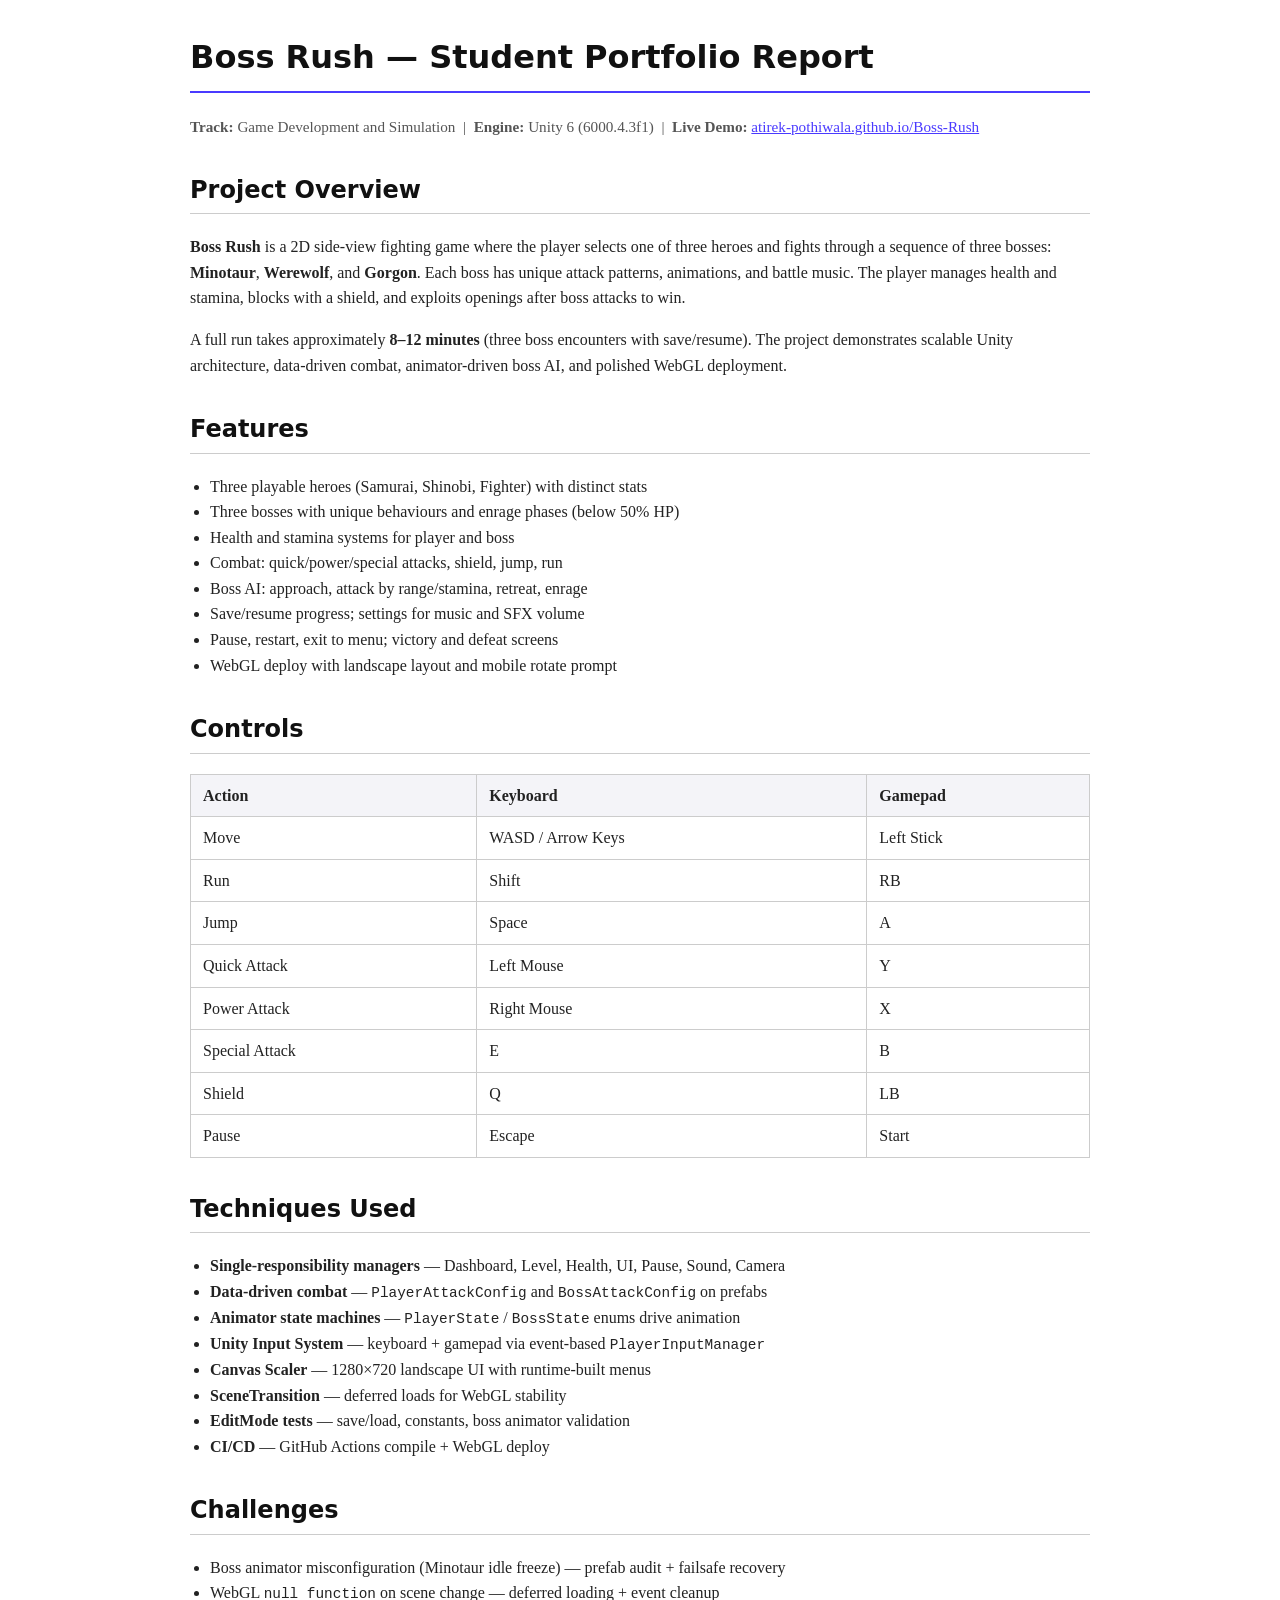
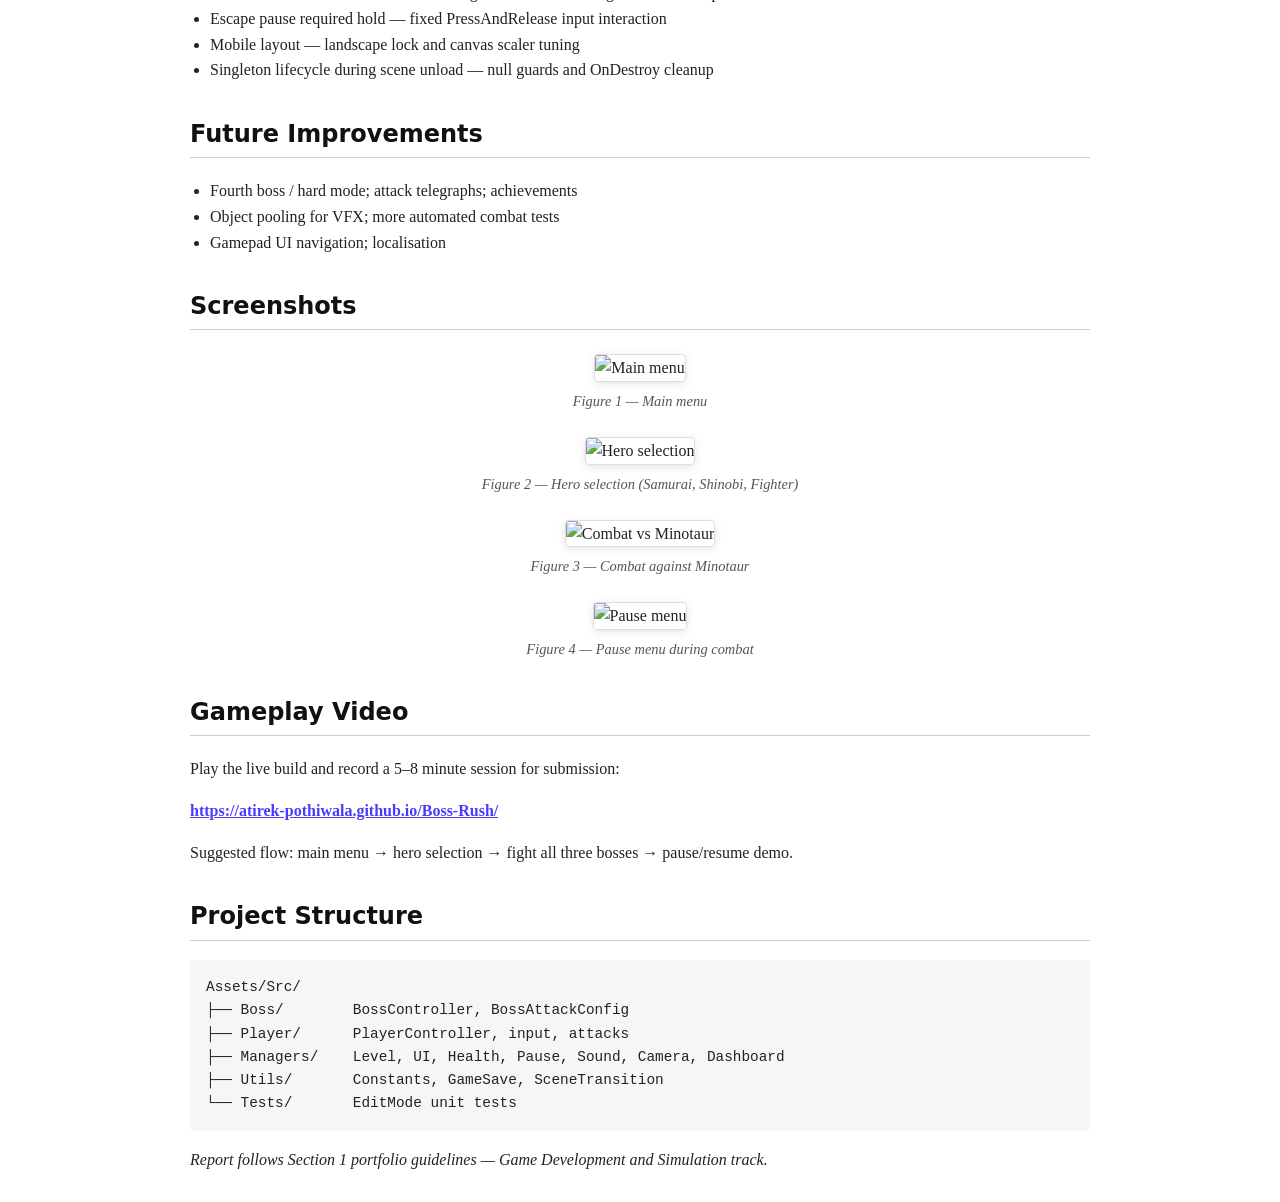
==== docs/portfolio/Portfolio_Report.html @ 38116a0a "Add student portfolio report for Boss Rush with screenshots Follows Section 1 documentation format: " ====
<!DOCTYPE html>
<html lang="en">
<head>
  <meta charset="UTF-8">
  <meta name="viewport" content="width=device-width, initial-scale=1.0">
  <title>Boss Rush — Portfolio Report</title>
  <style>
    body { font-family: Georgia, 'Times New Roman', serif; max-width: 900px; margin: 2rem auto; padding: 0 1.5rem; line-height: 1.6; color: #222; }
    h1, h2, h3 { font-family: system-ui, sans-serif; color: #111; }
    h1 { border-bottom: 2px solid #4a3aff; padding-bottom: 0.5rem; }
    h2 { margin-top: 2rem; border-bottom: 1px solid #ccc; padding-bottom: 0.25rem; }
    table { border-collapse: collapse; width: 100%; margin: 1rem 0; }
    th, td { border: 1px solid #ccc; padding: 0.5rem 0.75rem; text-align: left; }
    th { background: #f4f4f8; }
    figure { margin: 1.5rem 0; text-align: center; }
    figure img { max-width: 100%; border: 1px solid #ddd; border-radius: 4px; box-shadow: 0 2px 8px rgba(0,0,0,0.1); }
    figcaption { font-size: 0.9rem; color: #555; margin-top: 0.5rem; font-style: italic; }
    code, pre { font-family: 'Consolas', monospace; font-size: 0.9rem; }
    pre { background: #f6f6f8; padding: 1rem; overflow-x: auto; border-radius: 4px; }
    a { color: #4a3aff; }
    .meta { color: #555; font-size: 0.95rem; }
    ul { padding-left: 1.25rem; }
  </style>
</head>
<body>

<h1>Boss Rush — Student Portfolio Report</h1>
<p class="meta">
  <strong>Track:</strong> Game Development and Simulation &nbsp;|&nbsp;
  <strong>Engine:</strong> Unity 6 (6000.4.3f1) &nbsp;|&nbsp;
  <strong>Live Demo:</strong> <a href="https://atirek-pothiwala.github.io/Boss-Rush/">atirek-pothiwala.github.io/Boss-Rush</a>
</p>

<h2>Project Overview</h2>
<p><strong>Boss Rush</strong> is a 2D side-view fighting game where the player selects one of three heroes and fights through a sequence of three bosses: <strong>Minotaur</strong>, <strong>Werewolf</strong>, and <strong>Gorgon</strong>. Each boss has unique attack patterns, animations, and battle music. The player manages health and stamina, blocks with a shield, and exploits openings after boss attacks to win.</p>
<p>A full run takes approximately <strong>8–12 minutes</strong> (three boss encounters with save/resume). The project demonstrates scalable Unity architecture, data-driven combat, animator-driven boss AI, and polished WebGL deployment.</p>

<h2>Features</h2>
<ul>
  <li>Three playable heroes (Samurai, Shinobi, Fighter) with distinct stats</li>
  <li>Three bosses with unique behaviours and enrage phases (below 50% HP)</li>
  <li>Health and stamina systems for player and boss</li>
  <li>Combat: quick/power/special attacks, shield, jump, run</li>
  <li>Boss AI: approach, attack by range/stamina, retreat, enrage</li>
  <li>Save/resume progress; settings for music and SFX volume</li>
  <li>Pause, restart, exit to menu; victory and defeat screens</li>
  <li>WebGL deploy with landscape layout and mobile rotate prompt</li>
</ul>

<h2>Controls</h2>
<table>
  <tr><th>Action</th><th>Keyboard</th><th>Gamepad</th></tr>
  <tr><td>Move</td><td>WASD / Arrow Keys</td><td>Left Stick</td></tr>
  <tr><td>Run</td><td>Shift</td><td>RB</td></tr>
  <tr><td>Jump</td><td>Space</td><td>A</td></tr>
  <tr><td>Quick Attack</td><td>Left Mouse</td><td>Y</td></tr>
  <tr><td>Power Attack</td><td>Right Mouse</td><td>X</td></tr>
  <tr><td>Special Attack</td><td>E</td><td>B</td></tr>
  <tr><td>Shield</td><td>Q</td><td>LB</td></tr>
  <tr><td>Pause</td><td>Escape</td><td>Start</td></tr>
</table>

<h2>Techniques Used</h2>
<ul>
  <li><strong>Single-responsibility managers</strong> — Dashboard, Level, Health, UI, Pause, Sound, Camera</li>
  <li><strong>Data-driven combat</strong> — <code>PlayerAttackConfig</code> and <code>BossAttackConfig</code> on prefabs</li>
  <li><strong>Animator state machines</strong> — <code>PlayerState</code> / <code>BossState</code> enums drive animation</li>
  <li><strong>Unity Input System</strong> — keyboard + gamepad via event-based <code>PlayerInputManager</code></li>
  <li><strong>Canvas Scaler</strong> — 1280×720 landscape UI with runtime-built menus</li>
  <li><strong>SceneTransition</strong> — deferred loads for WebGL stability</li>
  <li><strong>EditMode tests</strong> — save/load, constants, boss animator validation</li>
  <li><strong>CI/CD</strong> — GitHub Actions compile + WebGL deploy</li>
</ul>

<h2>Challenges</h2>
<ul>
  <li>Boss animator misconfiguration (Minotaur idle freeze) — prefab audit + failsafe recovery</li>
  <li>WebGL <code>null function</code> on scene change — deferred loading + event cleanup</li>
  <li>Escape pause required hold — fixed PressAndRelease input interaction</li>
  <li>Mobile layout — landscape lock and canvas scaler tuning</li>
  <li>Singleton lifecycle during scene unload — null guards and OnDestroy cleanup</li>
</ul>

<h2>Future Improvements</h2>
<ul>
  <li>Fourth boss / hard mode; attack telegraphs; achievements</li>
  <li>Object pooling for VFX; more automated combat tests</li>
  <li>Gamepad UI navigation; localisation</li>
</ul>

<h2>Screenshots</h2>

<figure>
  <img src="images/main_menu.png" alt="Main menu">
  <figcaption>Figure 1 — Main menu</figcaption>
</figure>

<figure>
  <img src="images/hero_selection.png" alt="Hero selection">
  <figcaption>Figure 2 — Hero selection (Samurai, Shinobi, Fighter)</figcaption>
</figure>

<figure>
  <img src="images/combat_minotaur.png" alt="Combat vs Minotaur">
  <figcaption>Figure 3 — Combat against Minotaur</figcaption>
</figure>

<figure>
  <img src="images/pause_menu.png" alt="Pause menu">
  <figcaption>Figure 4 — Pause menu during combat</figcaption>
</figure>

<h2>Gameplay Video</h2>
<p>Play the live build and record a 5–8 minute session for submission:</p>
<p><strong><a href="https://atirek-pothiwala.github.io/Boss-Rush/">https://atirek-pothiwala.github.io/Boss-Rush/</a></strong></p>
<p>Suggested flow: main menu → hero selection → fight all three bosses → pause/resume demo.</p>

<h2>Project Structure</h2>
<pre>Assets/Src/
├── Boss/        BossController, BossAttackConfig
├── Player/      PlayerController, input, attacks
├── Managers/    Level, UI, Health, Pause, Sound, Camera, Dashboard
├── Utils/       Constants, GameSave, SceneTransition
└── Tests/       EditMode unit tests</pre>

<p><em>Report follows Section 1 portfolio guidelines — Game Development and Simulation track.</em></p>

</body>
</html>
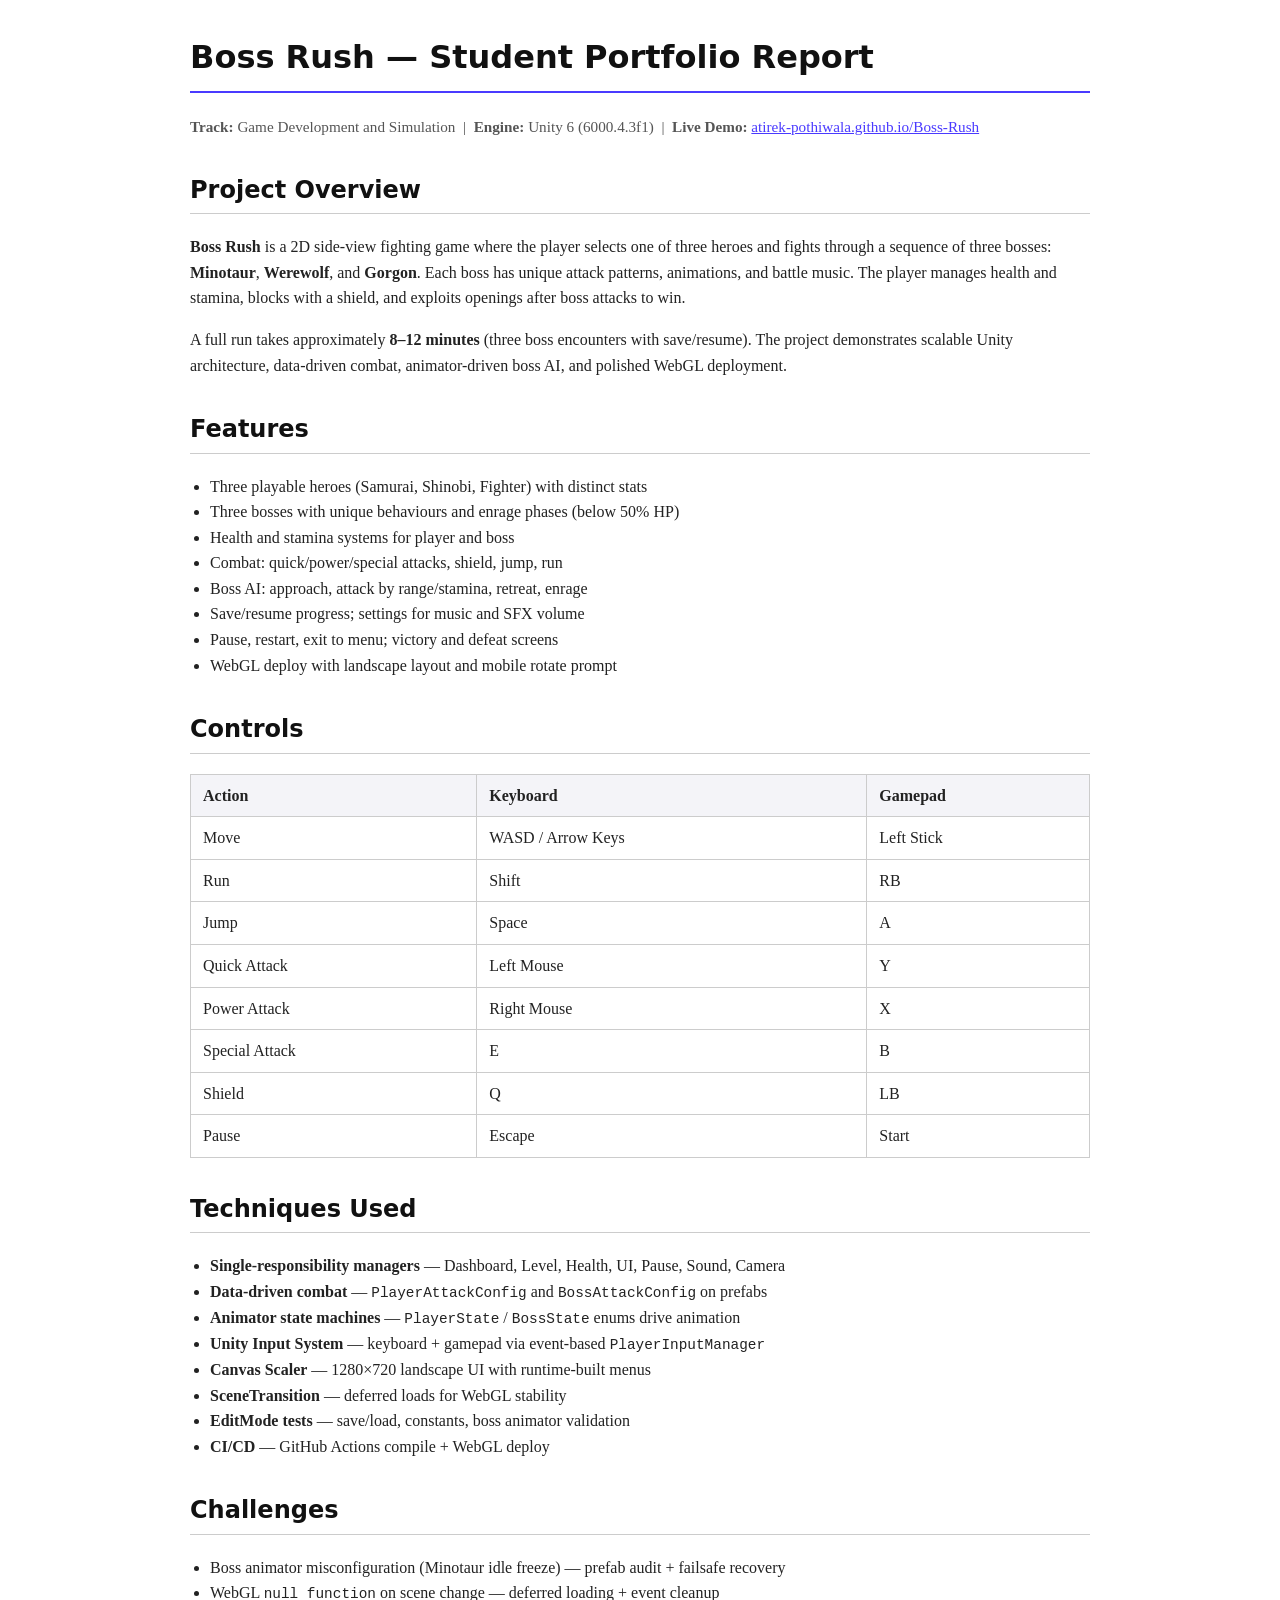
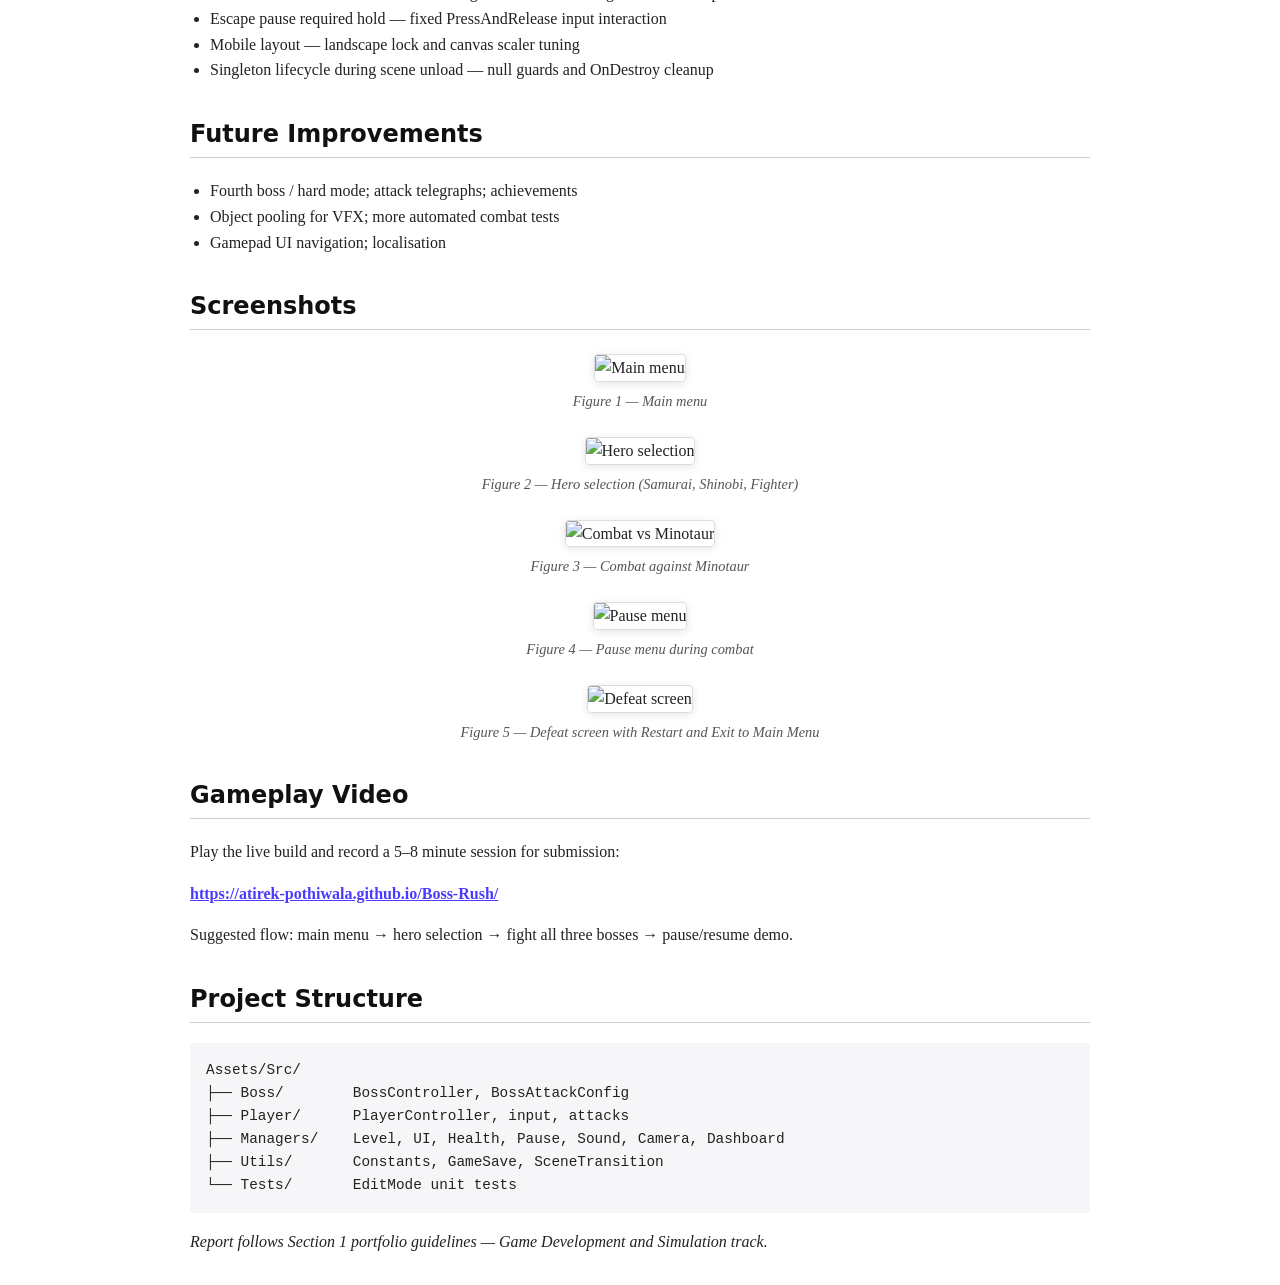
==== commit b824c650: "Add defeat screenshot and PDF export to portfolio report Co-authored-by: Atirek Pothiwala <atirek-po" ====
--- a/docs/portfolio/Portfolio_Report.html
+++ b/docs/portfolio/Portfolio_Report.html
@@ -110,6 +110,11 @@
   <figcaption>Figure 4 — Pause menu during combat</figcaption>
 </figure>
 
+<figure>
+  <img src="images/boss_defeated.png" alt="Defeat screen">
+  <figcaption>Figure 5 — Defeat screen with Restart and Exit to Main Menu</figcaption>
+</figure>
+
 <h2>Gameplay Video</h2>
 <p>Play the live build and record a 5–8 minute session for submission:</p>
 <p><strong><a href="https://atirek-pothiwala.github.io/Boss-Rush/">https://atirek-pothiwala.github.io/Boss-Rush/</a></strong></p>
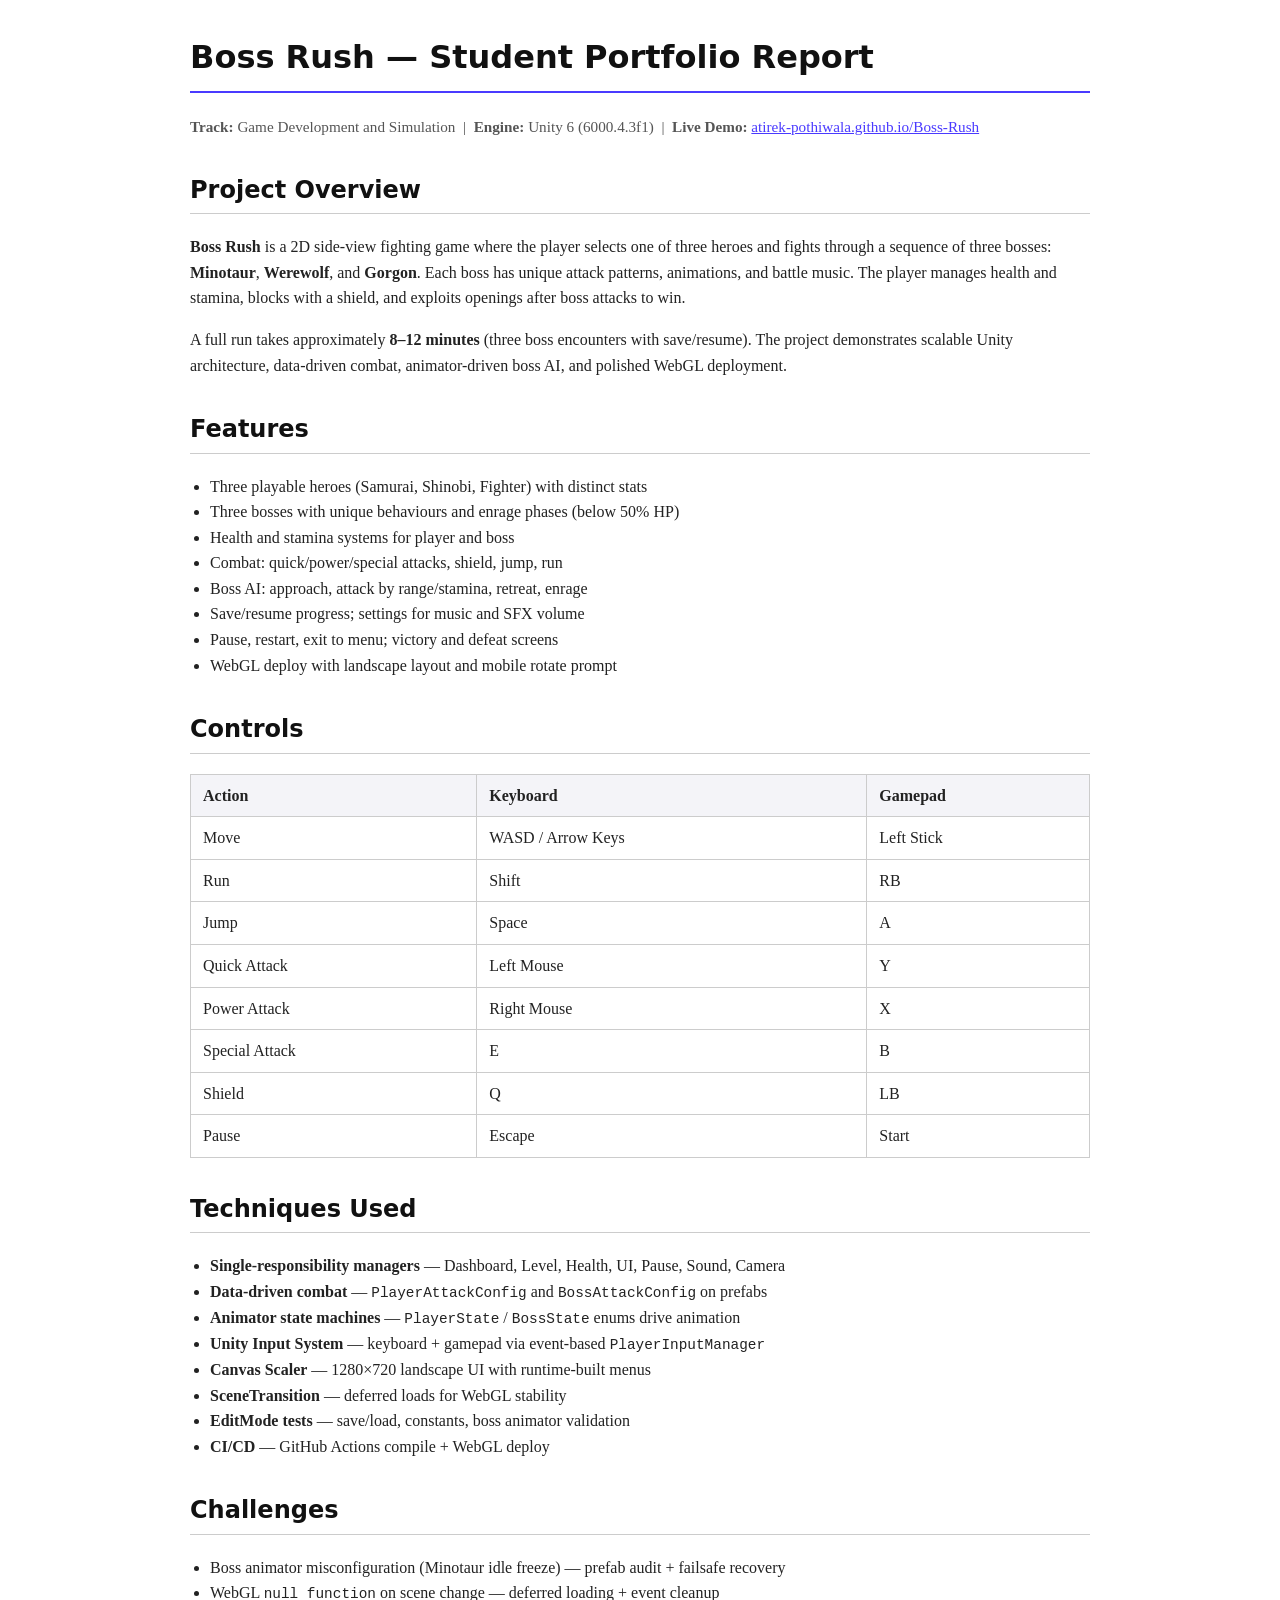
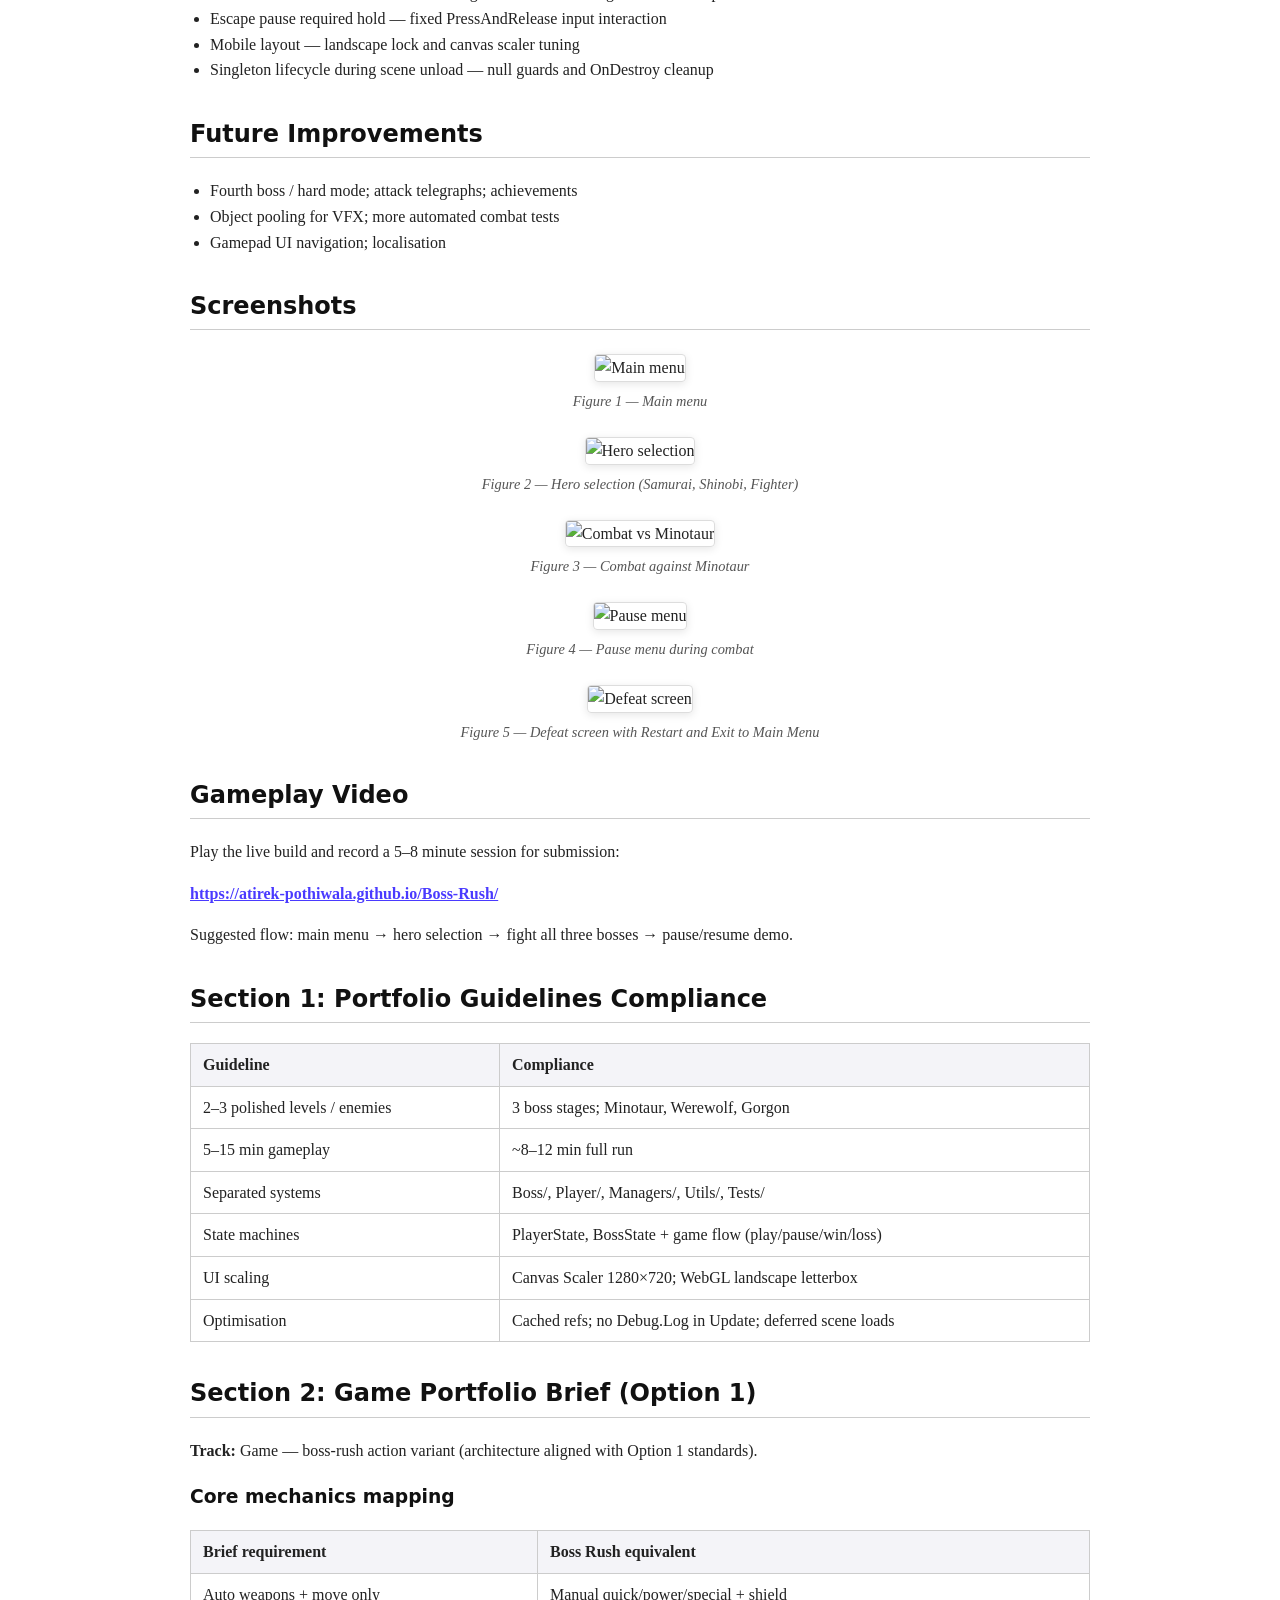
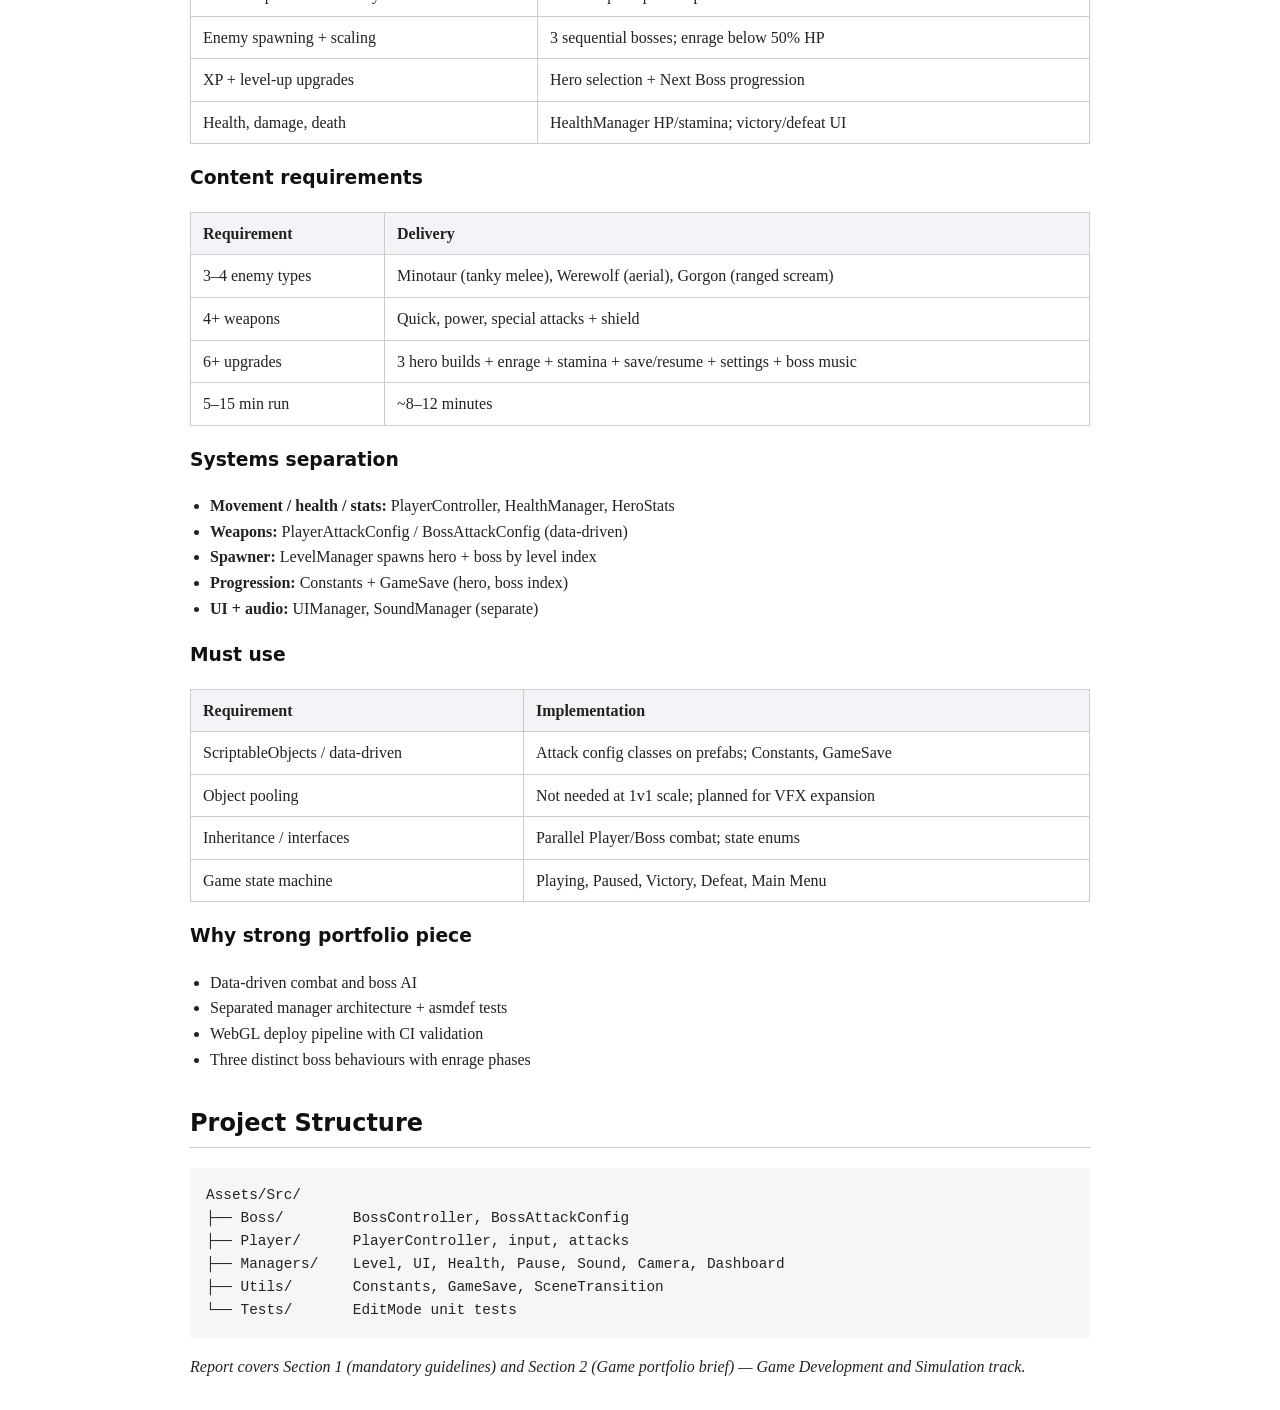
==== commit 63ba1e09: "Complete Section 2 game portfolio brief in report Add Section 1 guidelines compliance tables, Sectio" ====
--- a/docs/portfolio/Portfolio_Report.html
+++ b/docs/portfolio/Portfolio_Report.html
@@ -120,6 +120,64 @@
 <p><strong><a href="https://atirek-pothiwala.github.io/Boss-Rush/">https://atirek-pothiwala.github.io/Boss-Rush/</a></strong></p>
 <p>Suggested flow: main menu → hero selection → fight all three bosses → pause/resume demo.</p>
 
+<h2>Section 1: Portfolio Guidelines Compliance</h2>
+<table>
+  <tr><th>Guideline</th><th>Compliance</th></tr>
+  <tr><td>2–3 polished levels / enemies</td><td>3 boss stages; Minotaur, Werewolf, Gorgon</td></tr>
+  <tr><td>5–15 min gameplay</td><td>~8–12 min full run</td></tr>
+  <tr><td>Separated systems</td><td>Boss/, Player/, Managers/, Utils/, Tests/</td></tr>
+  <tr><td>State machines</td><td>PlayerState, BossState + game flow (play/pause/win/loss)</td></tr>
+  <tr><td>UI scaling</td><td>Canvas Scaler 1280×720; WebGL landscape letterbox</td></tr>
+  <tr><td>Optimisation</td><td>Cached refs; no Debug.Log in Update; deferred scene loads</td></tr>
+</table>
+
+<h2>Section 2: Game Portfolio Brief (Option 1)</h2>
+<p><strong>Track:</strong> Game — boss-rush action variant (architecture aligned with Option 1 standards).</p>
+
+<h3>Core mechanics mapping</h3>
+<table>
+  <tr><th>Brief requirement</th><th>Boss Rush equivalent</th></tr>
+  <tr><td>Auto weapons + move only</td><td>Manual quick/power/special + shield</td></tr>
+  <tr><td>Enemy spawning + scaling</td><td>3 sequential bosses; enrage below 50% HP</td></tr>
+  <tr><td>XP + level-up upgrades</td><td>Hero selection + Next Boss progression</td></tr>
+  <tr><td>Health, damage, death</td><td>HealthManager HP/stamina; victory/defeat UI</td></tr>
+</table>
+
+<h3>Content requirements</h3>
+<table>
+  <tr><th>Requirement</th><th>Delivery</th></tr>
+  <tr><td>3–4 enemy types</td><td>Minotaur (tanky melee), Werewolf (aerial), Gorgon (ranged scream)</td></tr>
+  <tr><td>4+ weapons</td><td>Quick, power, special attacks + shield</td></tr>
+  <tr><td>6+ upgrades</td><td>3 hero builds + enrage + stamina + save/resume + settings + boss music</td></tr>
+  <tr><td>5–15 min run</td><td>~8–12 minutes</td></tr>
+</table>
+
+<h3>Systems separation</h3>
+<ul>
+  <li><strong>Movement / health / stats:</strong> PlayerController, HealthManager, HeroStats</li>
+  <li><strong>Weapons:</strong> PlayerAttackConfig / BossAttackConfig (data-driven)</li>
+  <li><strong>Spawner:</strong> LevelManager spawns hero + boss by level index</li>
+  <li><strong>Progression:</strong> Constants + GameSave (hero, boss index)</li>
+  <li><strong>UI + audio:</strong> UIManager, SoundManager (separate)</li>
+</ul>
+
+<h3>Must use</h3>
+<table>
+  <tr><th>Requirement</th><th>Implementation</th></tr>
+  <tr><td>ScriptableObjects / data-driven</td><td>Attack config classes on prefabs; Constants, GameSave</td></tr>
+  <tr><td>Object pooling</td><td>Not needed at 1v1 scale; planned for VFX expansion</td></tr>
+  <tr><td>Inheritance / interfaces</td><td>Parallel Player/Boss combat; state enums</td></tr>
+  <tr><td>Game state machine</td><td>Playing, Paused, Victory, Defeat, Main Menu</td></tr>
+</table>
+
+<h3>Why strong portfolio piece</h3>
+<ul>
+  <li>Data-driven combat and boss AI</li>
+  <li>Separated manager architecture + asmdef tests</li>
+  <li>WebGL deploy pipeline with CI validation</li>
+  <li>Three distinct boss behaviours with enrage phases</li>
+</ul>
+
 <h2>Project Structure</h2>
 <pre>Assets/Src/
 ├── Boss/        BossController, BossAttackConfig
@@ -128,7 +186,7 @@
 ├── Utils/       Constants, GameSave, SceneTransition
 └── Tests/       EditMode unit tests</pre>
 
-<p><em>Report follows Section 1 portfolio guidelines — Game Development and Simulation track.</em></p>
+<p><em>Report covers Section 1 (mandatory guidelines) and Section 2 (Game portfolio brief) — Game Development and Simulation track.</em></p>
 
 </body>
 </html>
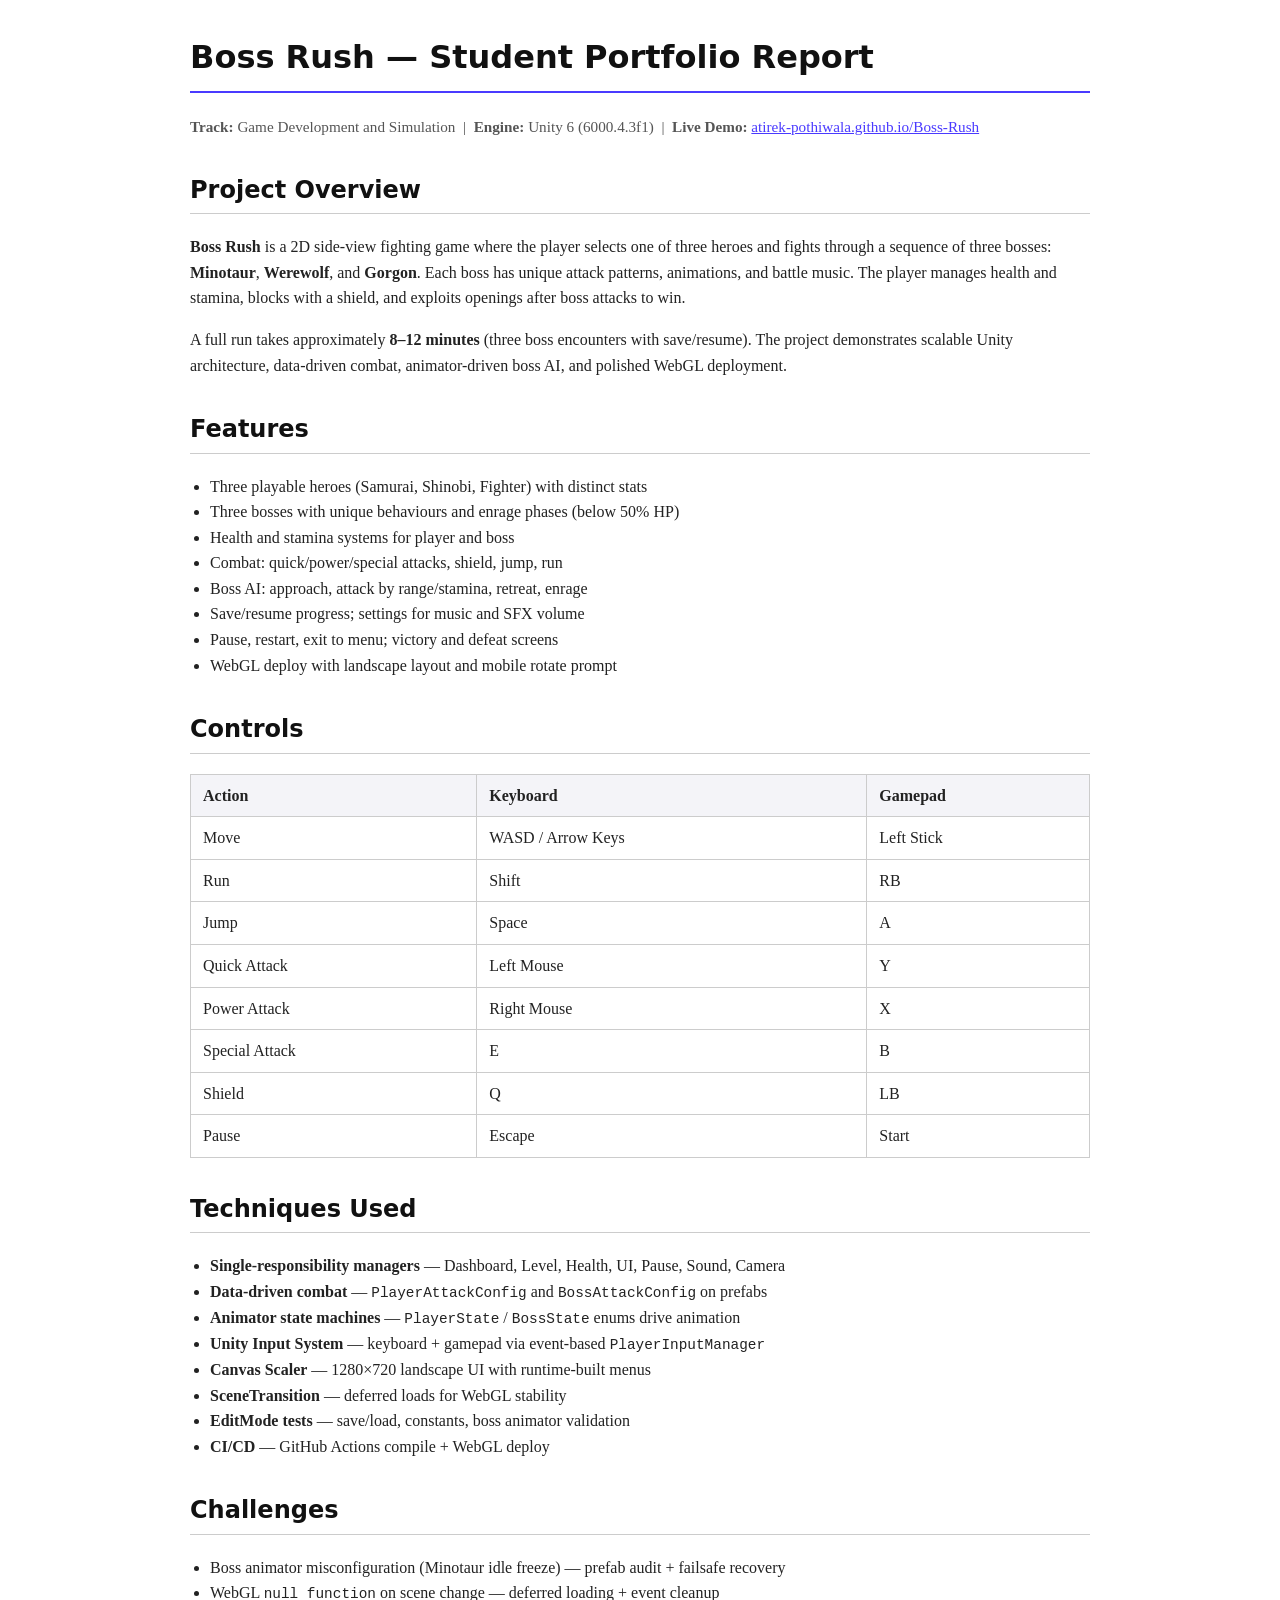
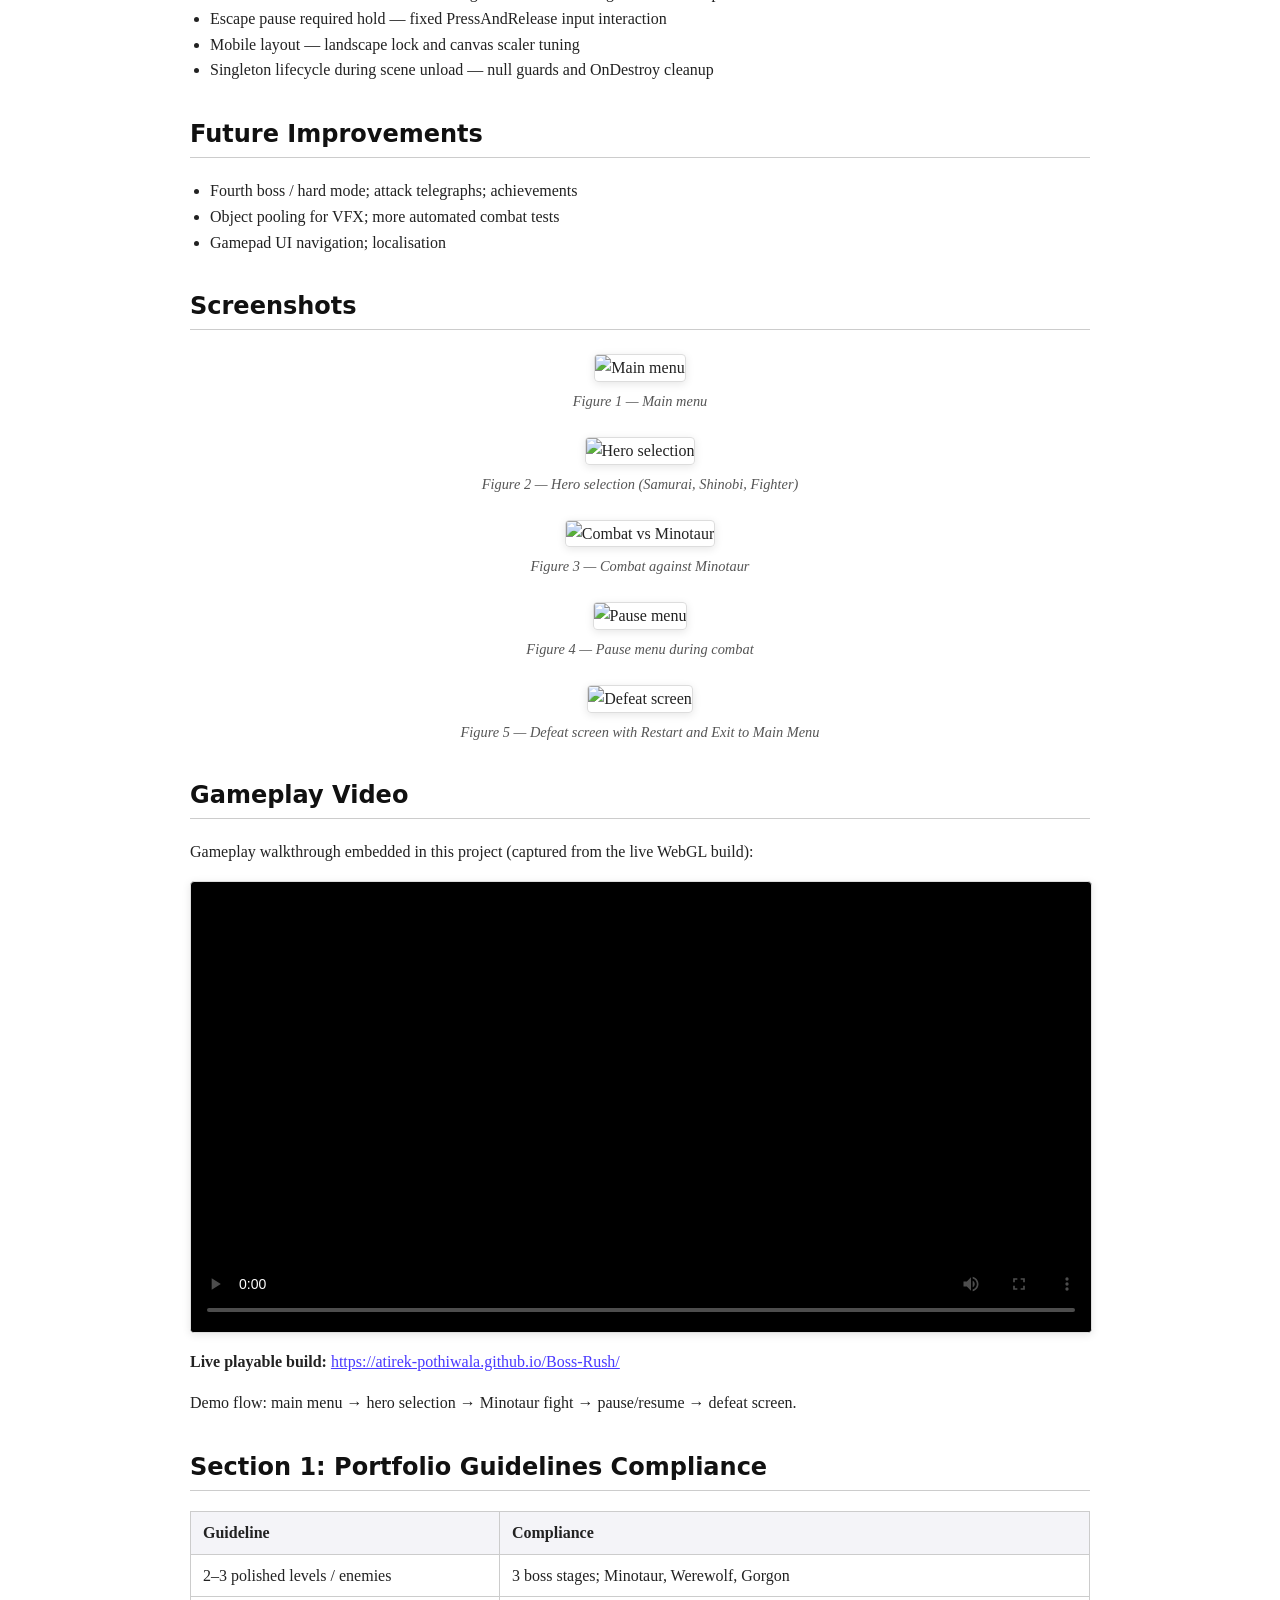
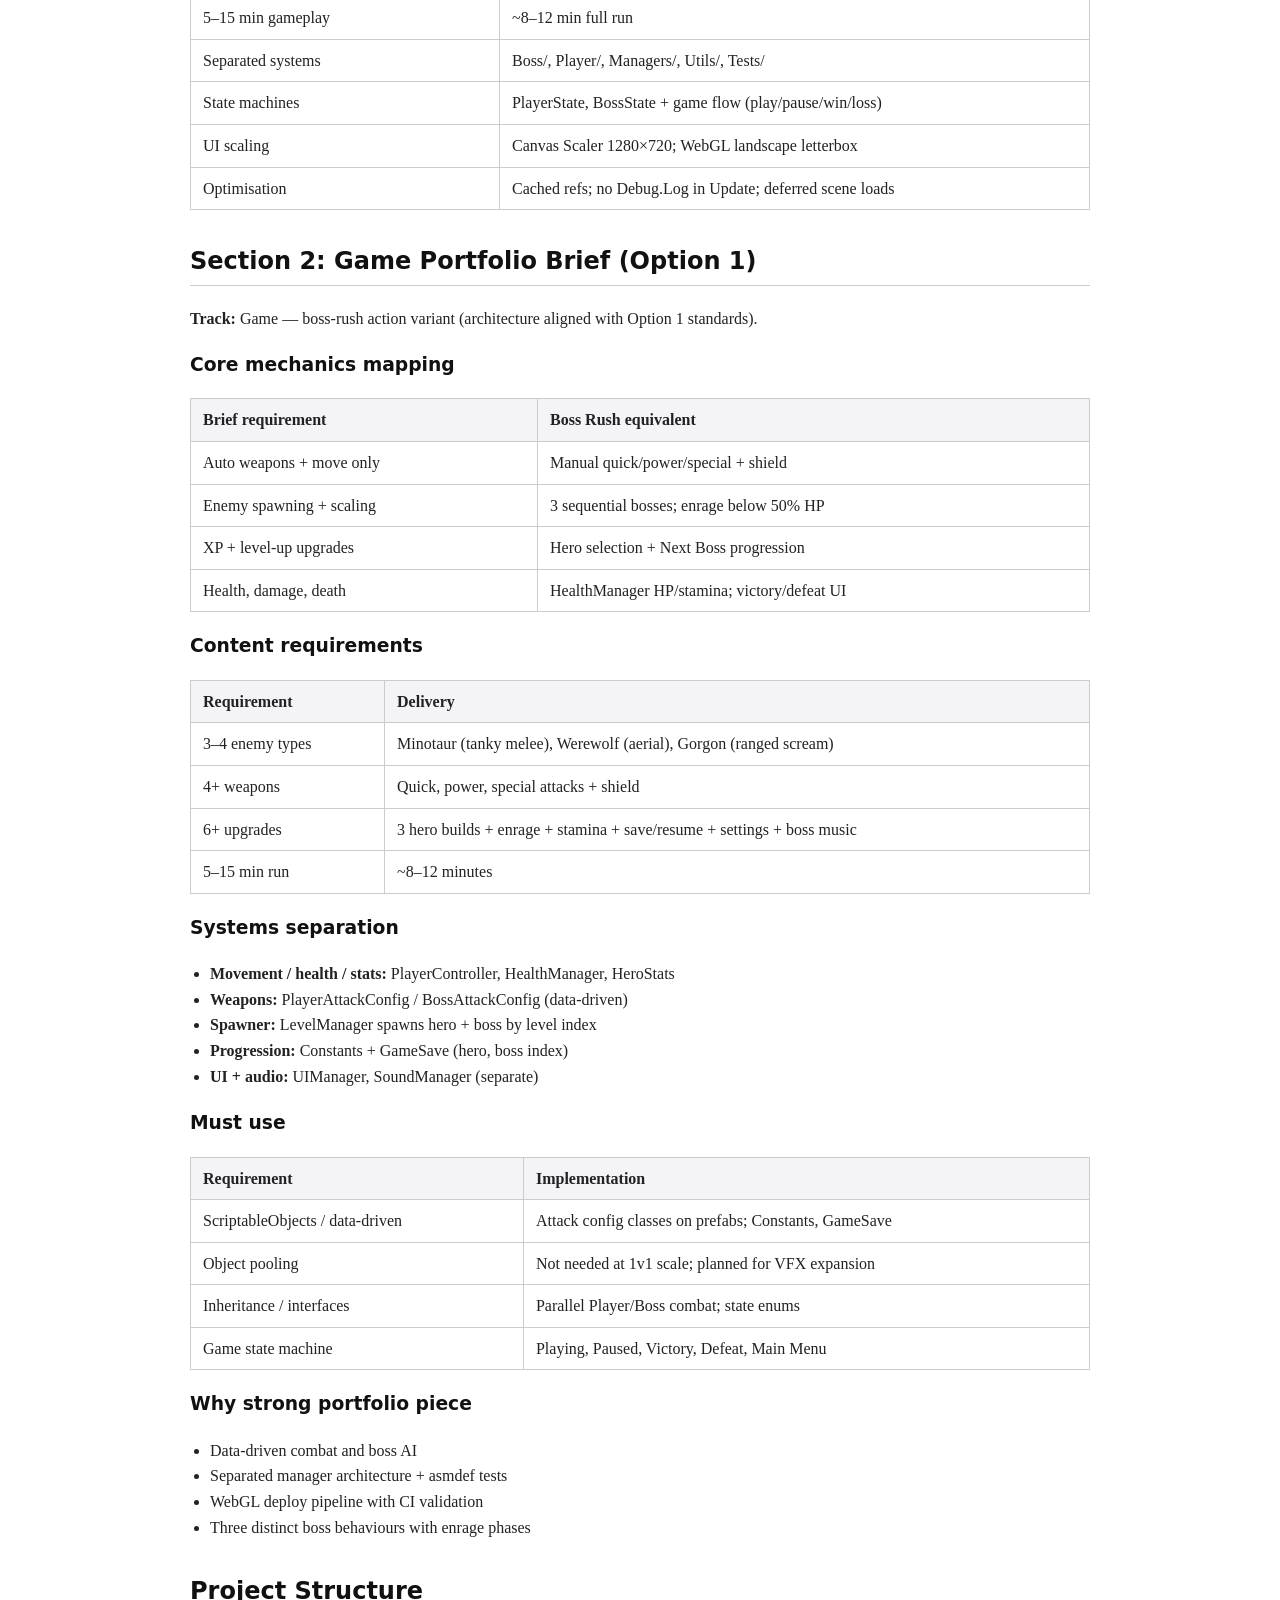
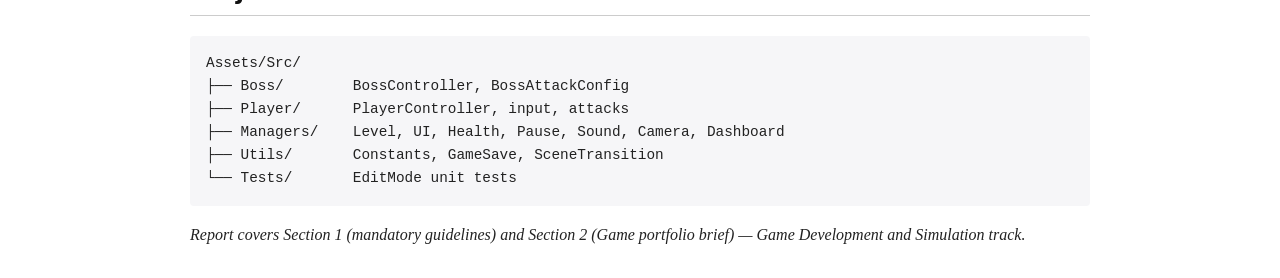
==== commit 31fe22db: "Embed gameplay walkthrough video in portfolio Add gameplay_demo.mp4 to docs/portfolio and embed it i" ====
--- a/docs/portfolio/Portfolio_Report.html
+++ b/docs/portfolio/Portfolio_Report.html
@@ -15,6 +15,7 @@
     figure { margin: 1.5rem 0; text-align: center; }
     figure img { max-width: 100%; border: 1px solid #ddd; border-radius: 4px; box-shadow: 0 2px 8px rgba(0,0,0,0.1); }
     figcaption { font-size: 0.9rem; color: #555; margin-top: 0.5rem; font-style: italic; }
+    video { display: block; max-width: 100%; margin: 1rem auto; border: 1px solid #ddd; border-radius: 4px; box-shadow: 0 2px 8px rgba(0,0,0,0.1); background: #000; }
     code, pre { font-family: 'Consolas', monospace; font-size: 0.9rem; }
     pre { background: #f6f6f8; padding: 1rem; overflow-x: auto; border-radius: 4px; }
     a { color: #4a3aff; }
@@ -116,9 +117,13 @@
 </figure>
 
 <h2>Gameplay Video</h2>
-<p>Play the live build and record a 5–8 minute session for submission:</p>
-<p><strong><a href="https://atirek-pothiwala.github.io/Boss-Rush/">https://atirek-pothiwala.github.io/Boss-Rush/</a></strong></p>
-<p>Suggested flow: main menu → hero selection → fight all three bosses → pause/resume demo.</p>
+<p>Gameplay walkthrough embedded in this project (captured from the live WebGL build):</p>
+<video controls width="100%" poster="images/main_menu.png">
+  <source src="gameplay_demo.mp4" type="video/mp4">
+  Your browser does not support embedded video. <a href="gameplay_demo.mp4">Download gameplay_demo.mp4</a>.
+</video>
+<p><strong>Live playable build:</strong> <a href="https://atirek-pothiwala.github.io/Boss-Rush/">https://atirek-pothiwala.github.io/Boss-Rush/</a></p>
+<p>Demo flow: main menu → hero selection → Minotaur fight → pause/resume → defeat screen.</p>
 
 <h2>Section 1: Portfolio Guidelines Compliance</h2>
 <table>
